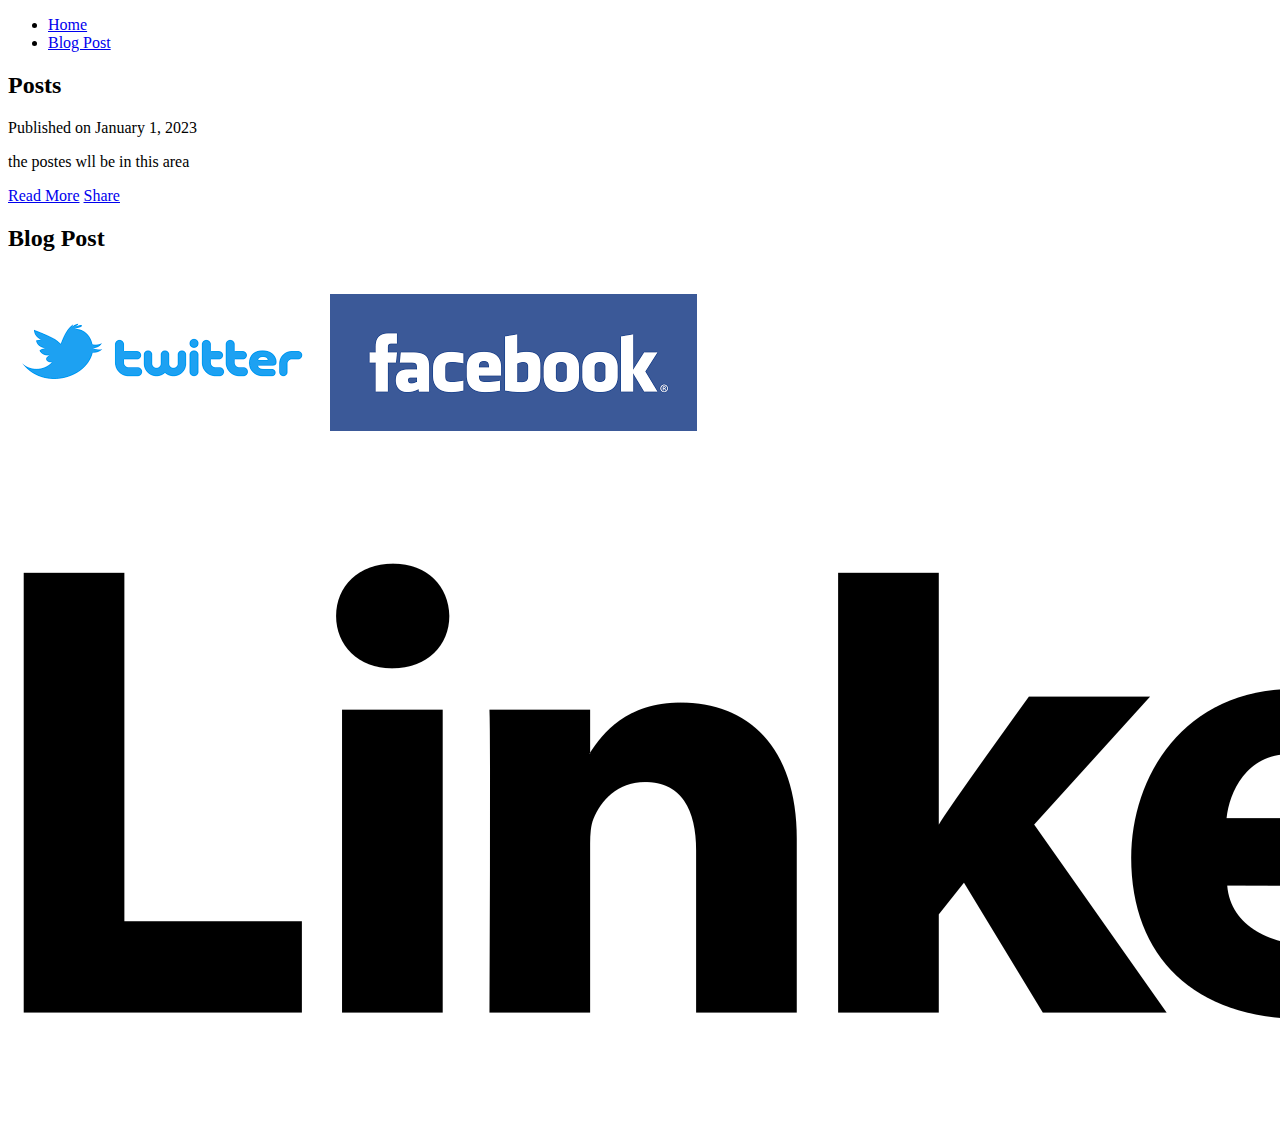
==== BlogPosts.html @ 05fbeecc "commite made" ====
<!DOCTYPE html>
<html>
<head>
  <title>Personal-Blog</title>
  <link rel="stylesheet" type="text/css" href="/syles/mystyle.css">
</head>
<body>
     
  <header>
    <nav>
      <ul>
        <li><a href="/pages/index.html">Home</a></li>
        <li><a href="/pages/BlogPosts.html">Blog Post</a></li>
      </ul>
    </nav>
  </header>
 
  <section class="post-card">
    <div class="card">
      <!--<img src="/images/blog.jpg" alt="Blog Post Image"> -->
      <div class="card-content">
        <h2 class="post-title">Posts</h2>
        <p class="post-meta">Published on January 1, 2023</p>
        <p class="post-description">the postes wll be in this area</p>
      </div>
    </div>
    <div class="buttons">
      <a href="https://www.husaak.com/muttrah-muscat" target="_blank" class="button">Read More</a>
      <a href="#" class="button">Share</a>
    </div>
  </section> 

  <section>
    <div>
        <h2>Blog Post</h2>
    </div>
  </section>
  
  <footer>
    <div class="social-sharing">
      <a href="#" class="social-icon"><img src="/images/twitter_logo.png" alt="Twitter"></a>
      <a href="#" class="social-icon"><img src="/images/facebook_logo.png" alt="Facebook"></a>
      <a href="#" class="social-icon"><img src="/images/LinkedIn_Logo.png" alt="LinkedIn"></a>
    </div>
  </footer>
</body>
</html>
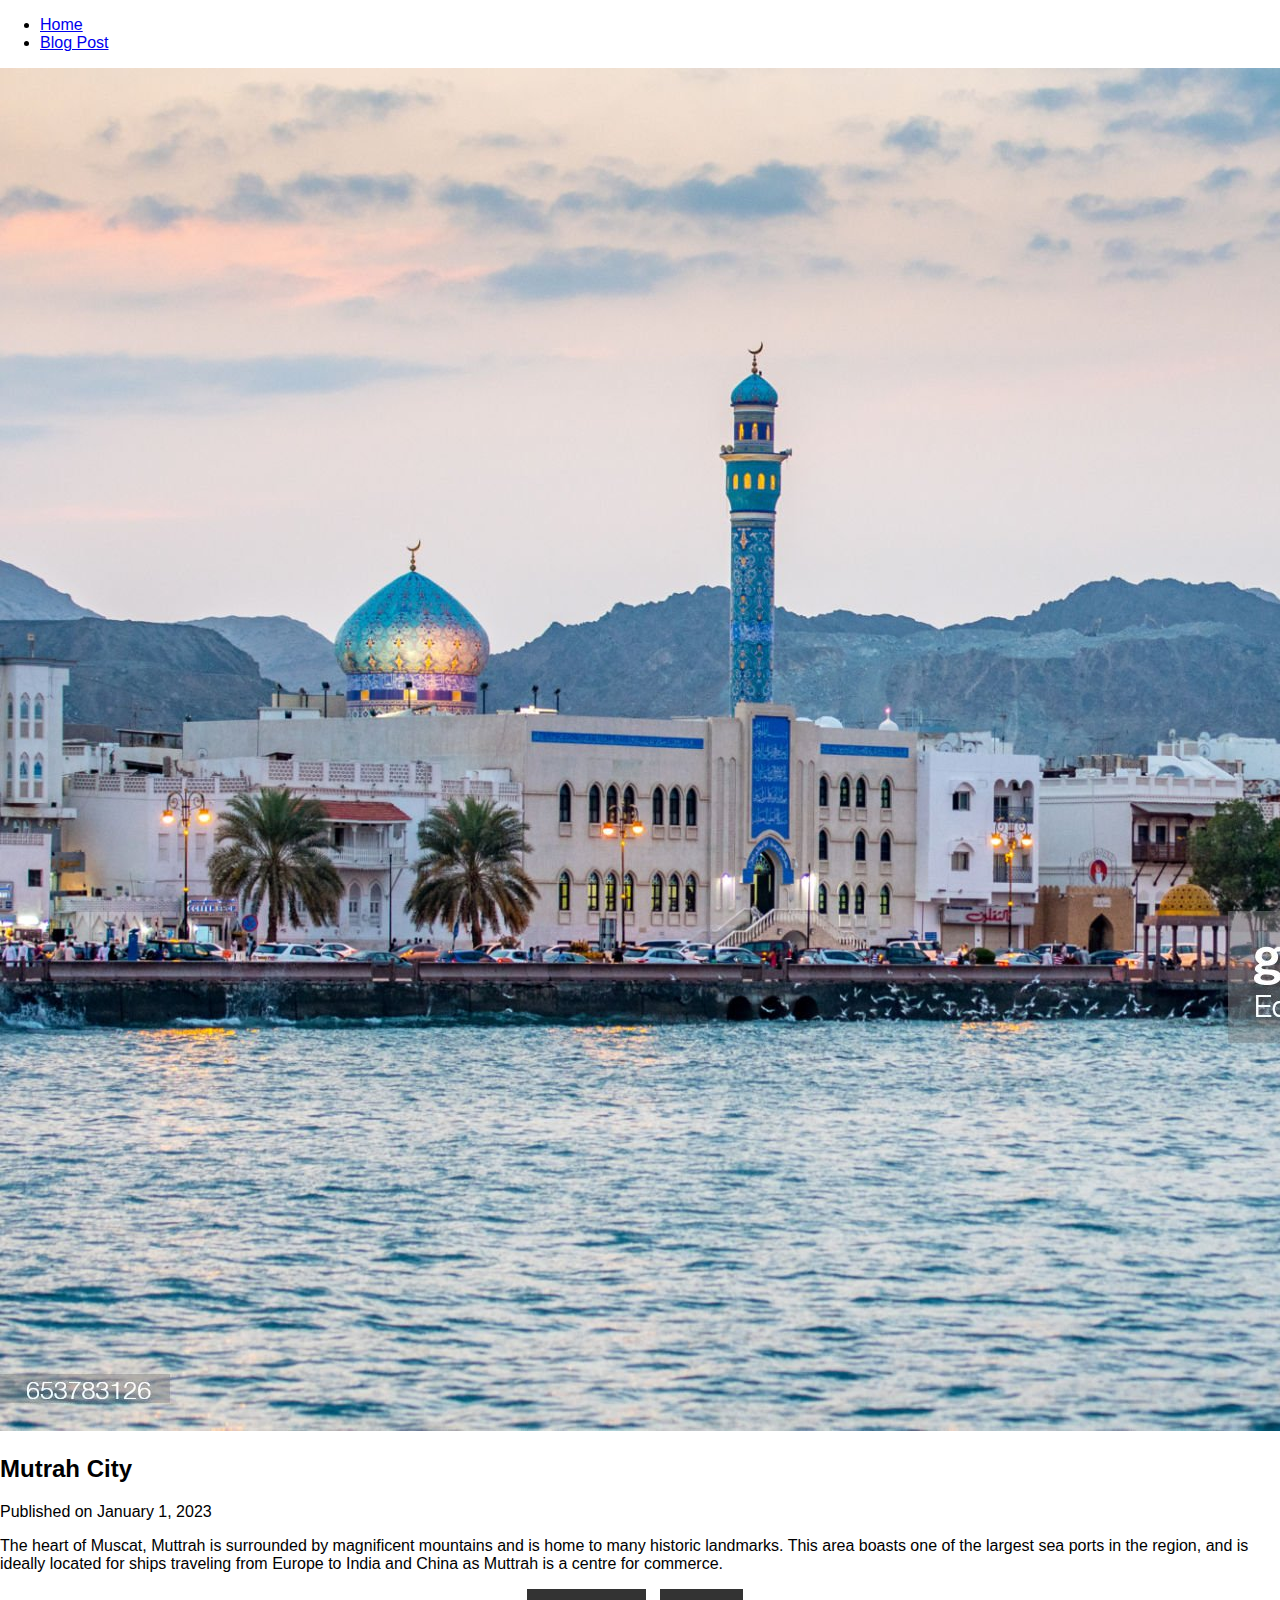
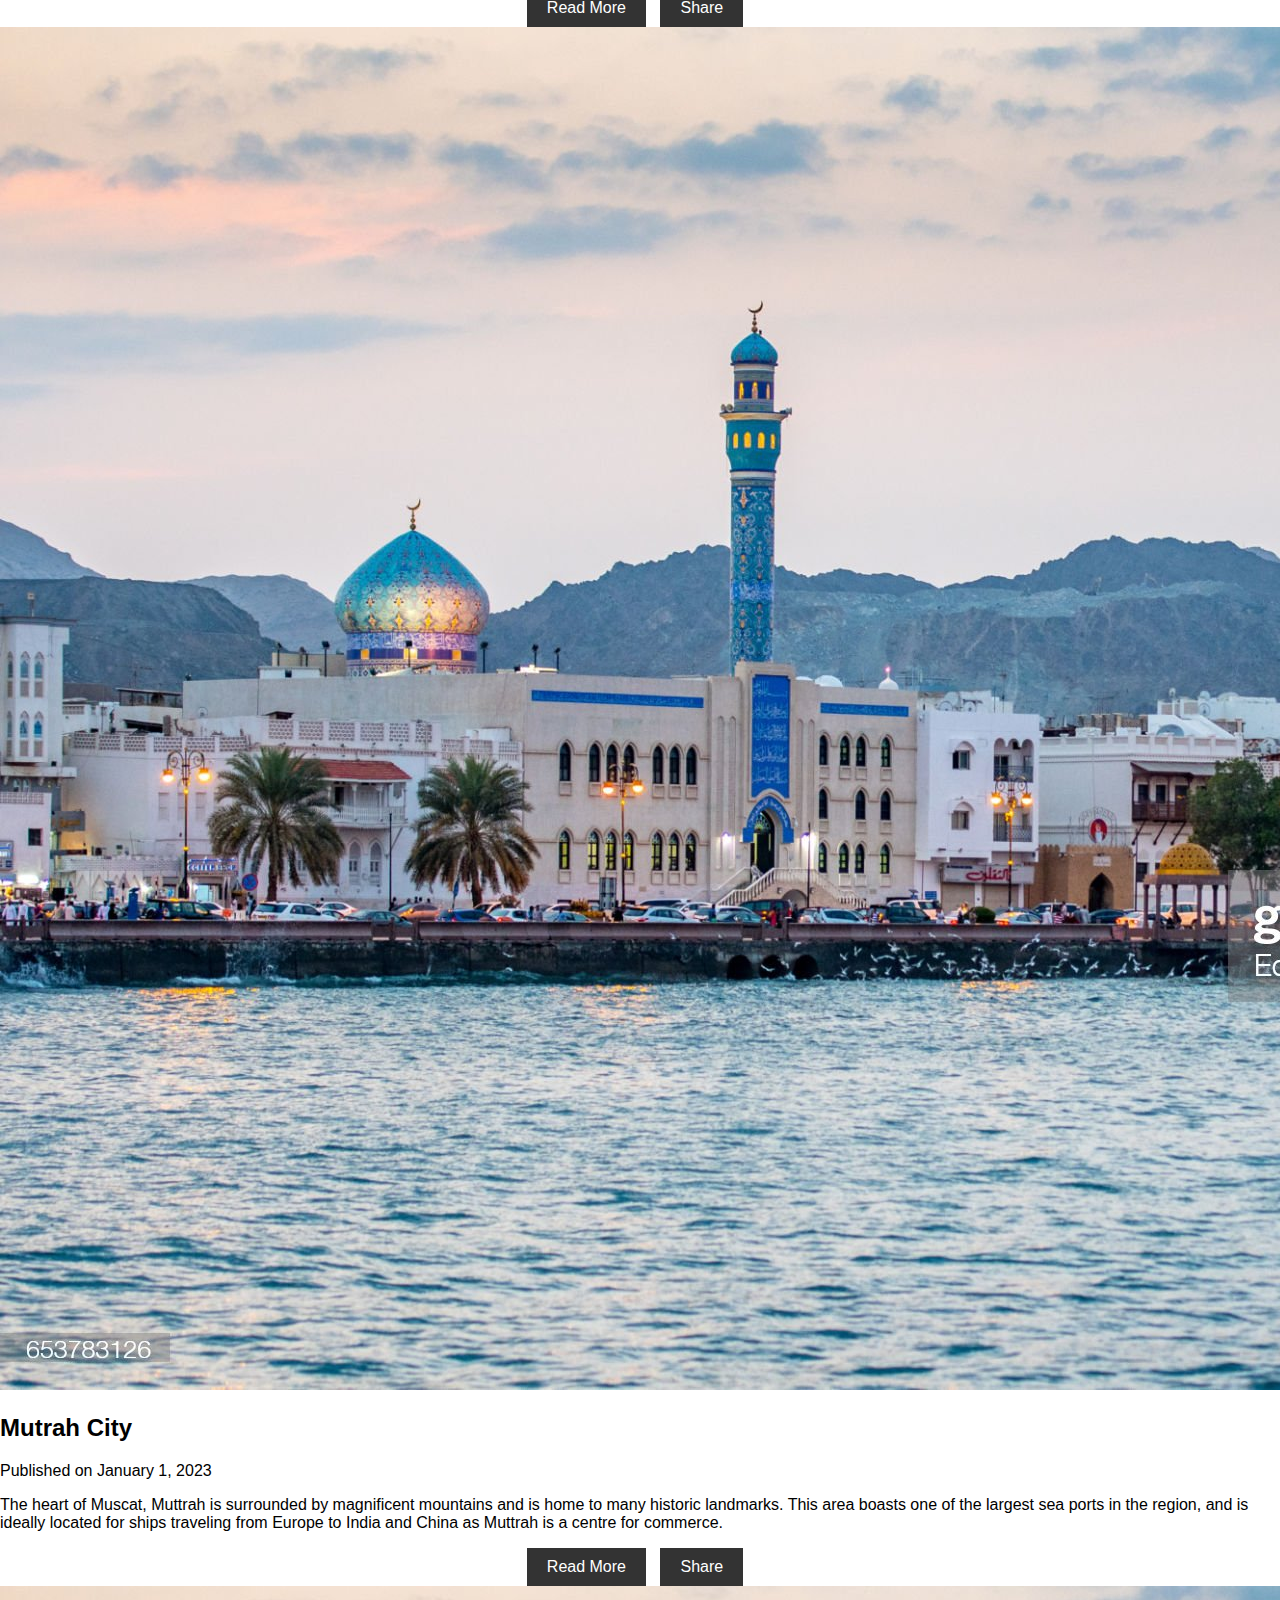
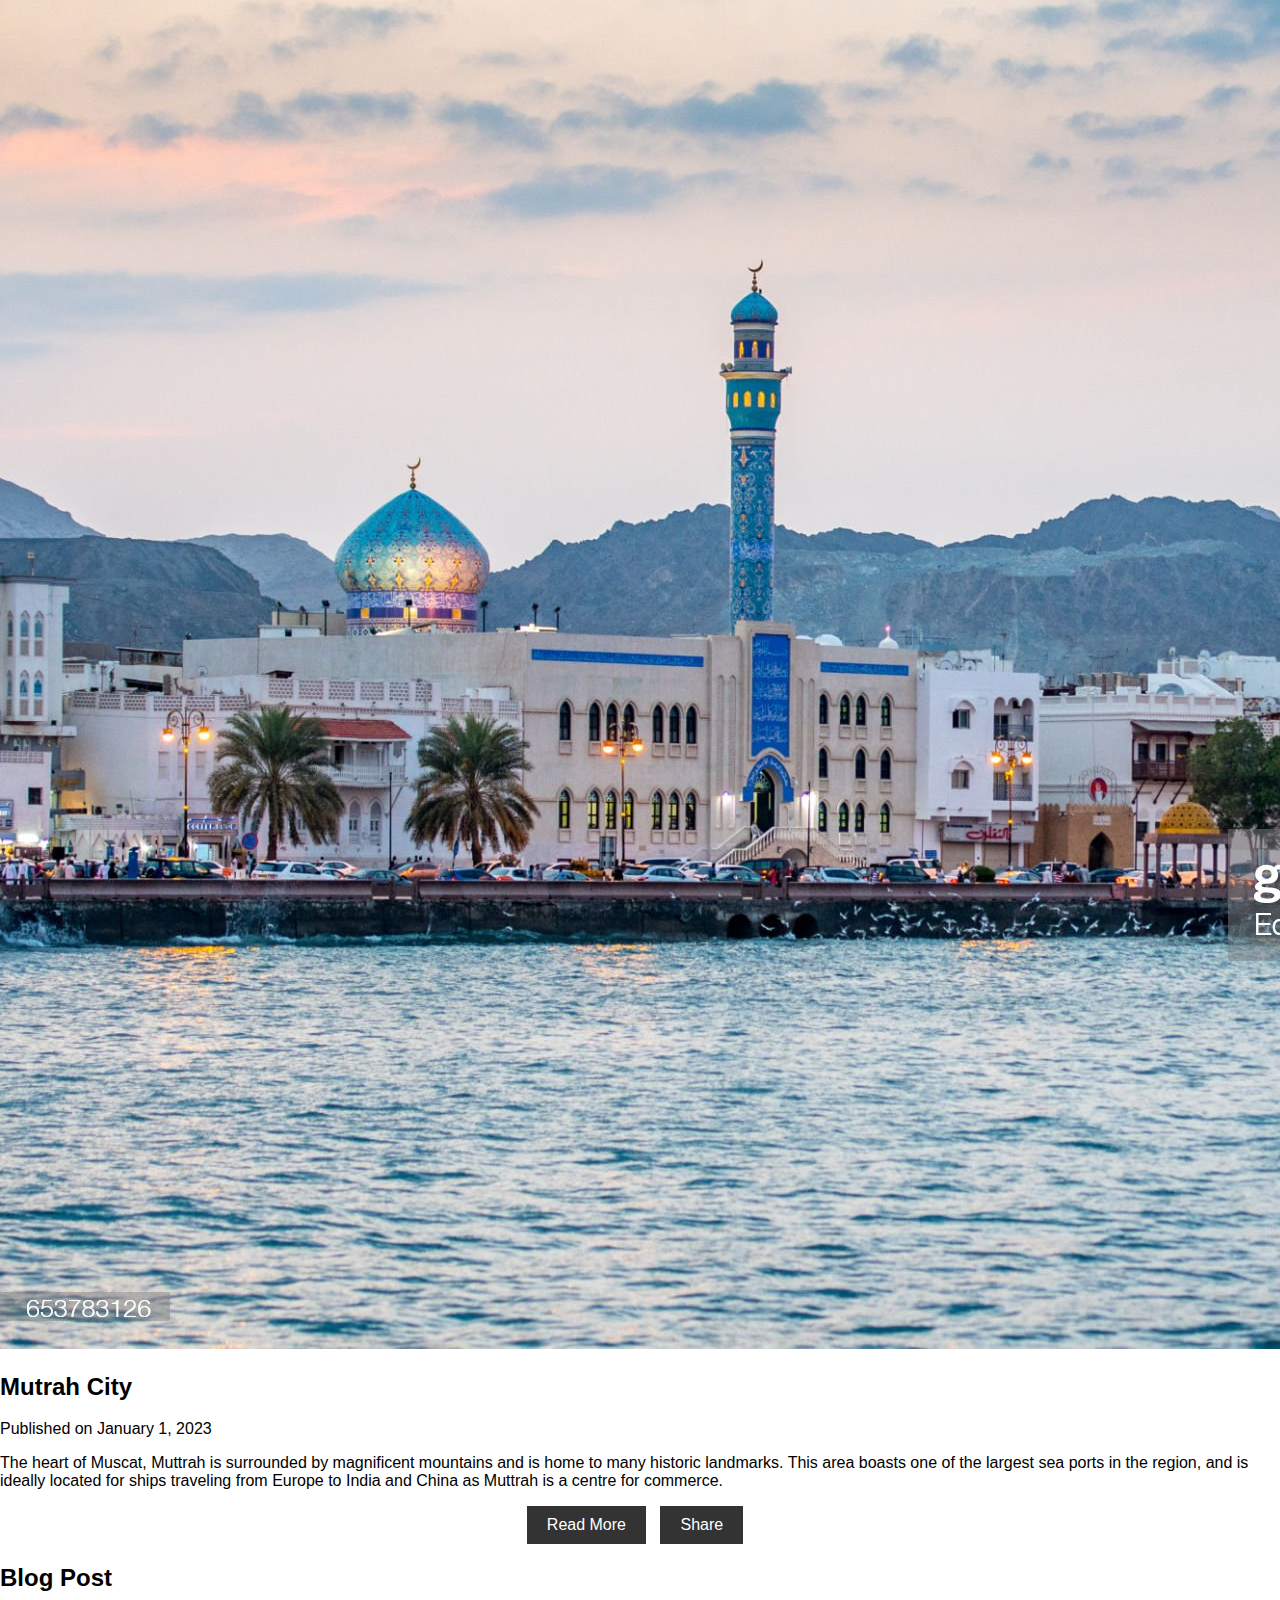
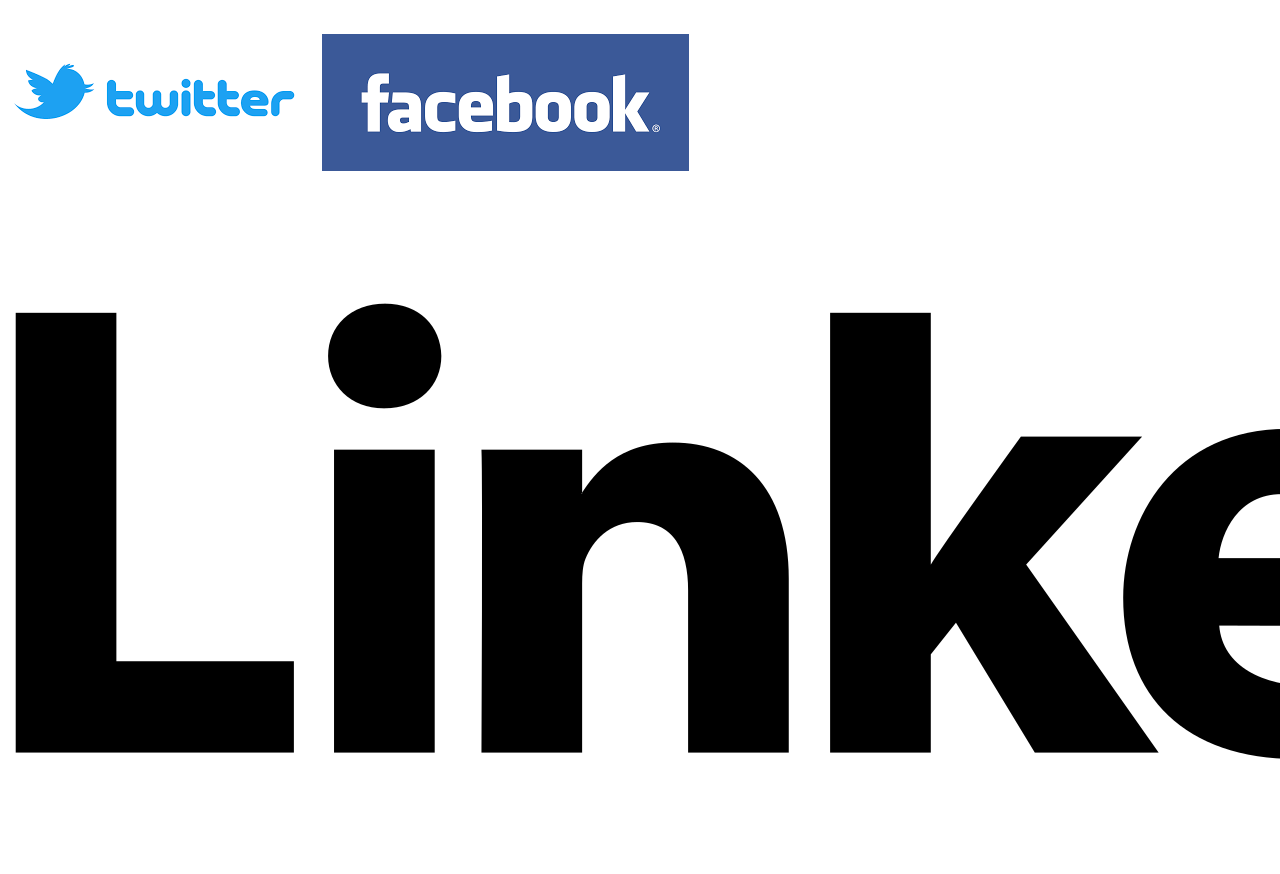
==== commit 414485dc: "flexbox added and sprate the postes from the main page" ====
--- a/BlogPosts.html
+++ b/BlogPosts.html
@@ -2,28 +2,69 @@
 <html>
 <head>
   <title>Personal-Blog</title>
-  <link rel="stylesheet" type="text/css" href="/syles/mystyle.css">
+  <link rel="stylesheet" type="text/css" href="mystyle.css">
 </head>
 <body>
      
   <header>
     <nav>
       <ul>
-        <li><a href="/pages/index.html">Home</a></li>
-        <li><a href="/pages/BlogPosts.html">Blog Post</a></li>
+        <li><a href="index.html">Home</a></li>
+        <li><a href="pages/BlogPosts.html">Blog Post</a></li>
       </ul>
     </nav>
   </header>
  
   <section class="post-card">
+
     <div class="card">
-      <!--<img src="/images/blog.jpg" alt="Blog Post Image"> -->
+      <img src="images/blog.jpg" alt="Blog Post Image">
       <div class="card-content">
-        <h2 class="post-title">Posts</h2>
+        <h2 class="post-title">Mutrah City</h2>
         <p class="post-meta">Published on January 1, 2023</p>
-        <p class="post-description">the postes wll be in this area</p>
+        <p class="post-description">The heart of Muscat, Muttrah is surrounded by magnificent mountains and is home to many historic landmarks. 
+          This area boasts one of the largest sea ports in the region,
+          and is ideally located for ships traveling from Europe to India and China as Muttrah is a centre for commerce.</p>
       </div>
     </div>
+
+
+    <div class="buttons">
+      <a href="https://www.husaak.com/muttrah-muscat" target="_blank" class="button">Read More</a>
+      <a href="#" class="button">Share</a>
+    </div>
+
+
+    <div class="card">
+      <img src="images/blog.jpg" alt="Blog Post Image">
+      <div class="card-content">
+        <h2 class="post-title">Mutrah City</h2>
+        <p class="post-meta">Published on January 1, 2023</p>
+        <p class="post-description">The heart of Muscat, Muttrah is surrounded by magnificent mountains and is home to many historic landmarks. 
+          This area boasts one of the largest sea ports in the region,
+          and is ideally located for ships traveling from Europe to India and China as Muttrah is a centre for commerce.</p>
+      </div>
+    </div>
+
+
+    <div class="buttons">
+      <a href="https://www.husaak.com/muttrah-muscat" target="_blank" class="button">Read More</a>
+      <a href="#" class="button">Share</a>
+    </div>
+
+
+    <div class="card">
+      <img src="images/blog.jpg" alt="Blog Post Image">
+      <div class="card-content">
+        <h2 class="post-title">Mutrah City</h2>
+        <p class="post-meta">Published on January 1, 2023</p>
+        <p class="post-description">The heart of Muscat, Muttrah is surrounded by magnificent mountains and is home to many historic landmarks. 
+          This area boasts one of the largest sea ports in the region,
+          and is ideally located for ships traveling from Europe to India and China as Muttrah is a centre for commerce.</p>
+      </div>
+    </div>
+
+
     <div class="buttons">
       <a href="https://www.husaak.com/muttrah-muscat" target="_blank" class="button">Read More</a>
       <a href="#" class="button">Share</a>
@@ -38,10 +79,10 @@
   
   <footer>
     <div class="social-sharing">
-      <a href="#" class="social-icon"><img src="/images/twitter_logo.png" alt="Twitter"></a>
-      <a href="#" class="social-icon"><img src="/images/facebook_logo.png" alt="Facebook"></a>
-      <a href="#" class="social-icon"><img src="/images/LinkedIn_Logo.png" alt="LinkedIn"></a>
+      <a href="#" class="social-icon"><img src="images/twitter_logo.png" alt="Twitter"></a>
+      <a href="#" class="social-icon"><img src="images/facebook_logo.png" alt="Facebook"></a>
+      <a href="#" class="social-icon"><img src="images/LinkedIn_Logo.png" alt="LinkedIn"></a>
     </div>
   </footer>
 </body>
-</html>+</html>
--- a/mystyle.css
+++ b/mystyle.css
@@ -0,0 +1,25 @@
+/* styles.css */
+@import "/syles/headerstyle.css";
+@import "/syles/postsstyle.css";
+@import "/syles/footerstyle.css";
+
+body {
+  font-family: Arial, sans-serif;
+  margin: 0;
+  padding: 0;
+}
+
+
+
+.buttons {
+  text-align: center;
+}
+
+.button {
+  display: inline-block;
+  padding: 10px 20px;
+  background-color: #333;
+  color: #fff;
+  text-decoration: none;
+  margin-right: 10px;
+}
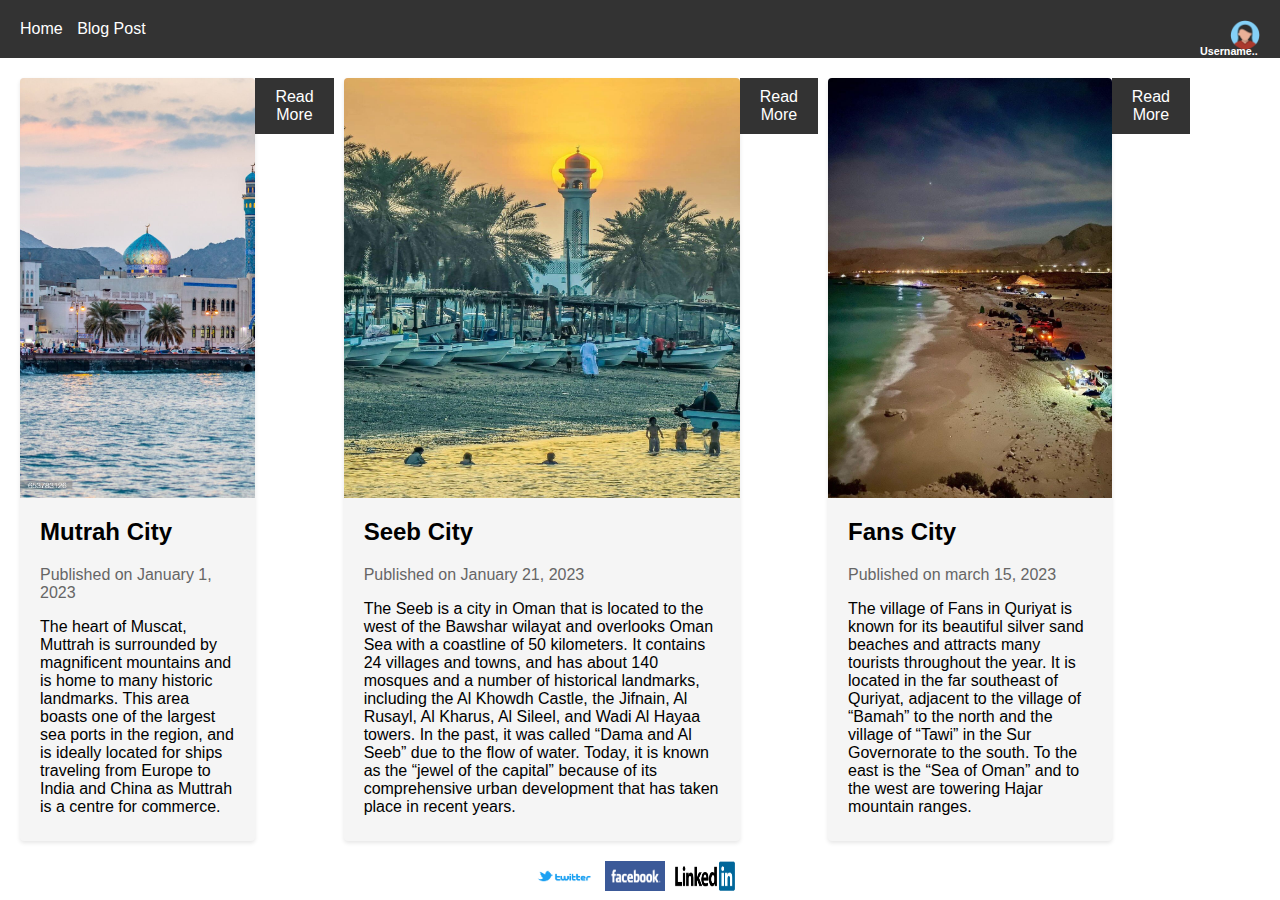
==== commit f074212f: "version" ====
--- a/BlogPosts.html
+++ b/BlogPosts.html
@@ -5,19 +5,21 @@
   <link rel="stylesheet" type="text/css" href="mystyle.css">
 </head>
 <body>
-     
+    
   <header>
     <nav>
+      <img src="images/avatar_icon.png" alt="Avatar" class="avatar">
+      <h6 class="avatar">Username..</h6>
       <ul>
         <li><a href="index.html">Home</a></li>
-        <li><a href="pages/BlogPosts.html">Blog Post</a></li>
+        <li><a href="BlogPosts.html">Blog Post</a></li>
       </ul>
     </nav>
   </header>
  
   <section class="post-card">
 
-    <div class="card">
+    <div id="post1" class="card">
       <img src="images/blog.jpg" alt="Blog Post Image">
       <div class="card-content">
         <h2 class="post-title">Mutrah City</h2>
@@ -27,61 +29,62 @@
           and is ideally located for ships traveling from Europe to India and China as Muttrah is a centre for commerce.</p>
       </div>
     </div>
-
+    
 
     <div class="buttons">
       <a href="https://www.husaak.com/muttrah-muscat" target="_blank" class="button">Read More</a>
-      <a href="#" class="button">Share</a>
+
     </div>
 
 
     <div class="card">
-      <img src="images/blog.jpg" alt="Blog Post Image">
+      <img src="images/seeb1.jpg" alt="Blog Post Image">
       <div class="card-content">
-        <h2 class="post-title">Mutrah City</h2>
-        <p class="post-meta">Published on January 1, 2023</p>
-        <p class="post-description">The heart of Muscat, Muttrah is surrounded by magnificent mountains and is home to many historic landmarks. 
-          This area boasts one of the largest sea ports in the region,
-          and is ideally located for ships traveling from Europe to India and China as Muttrah is a centre for commerce.</p>
+        <h2 class="post-title">Seeb City</h2>
+        <p class="post-meta">Published on January 21, 2023</p>
+        <p class="post-description">The Seeb is a city in Oman that is located to the west of the Bawshar wilayat and overlooks Oman Sea with 
+          a coastline of 50 kilometers. It contains 24 villages and towns, and has about 140 mosques and a number of historical landmarks, including the Al Khowdh Castle, the Jifnain, Al Rusayl, Al Kharus, Al Sileel, and Wadi Al Hayaa towers. In the past, it was called “Dama and Al Seeb” due to the flow of water. 
+          Today, it is known as the “jewel of the capital” because of its comprehensive urban development that has taken place in recent years.</p>
       </div>
     </div>
 
 
     <div class="buttons">
       <a href="https://www.husaak.com/muttrah-muscat" target="_blank" class="button">Read More</a>
-      <a href="#" class="button">Share</a>
+
     </div>
 
 
     <div class="card">
-      <img src="images/blog.jpg" alt="Blog Post Image">
+      <img src="images/fans1.jpg" alt="Blog Post Image">
       <div class="card-content">
-        <h2 class="post-title">Mutrah City</h2>
-        <p class="post-meta">Published on January 1, 2023</p>
-        <p class="post-description">The heart of Muscat, Muttrah is surrounded by magnificent mountains and is home to many historic landmarks. 
-          This area boasts one of the largest sea ports in the region,
-          and is ideally located for ships traveling from Europe to India and China as Muttrah is a centre for commerce.</p>
+        <h2 class="post-title">Fans City</h2>
+        <p class="post-meta">Published on march 15, 2023</p>
+        <p class="post-description">The village of Fans in Quriyat is known for its beautiful silver sand beaches and attracts many tourists 
+          throughout the year. It is located in the far southeast of Quriyat, adjacent to the village of “Bamah” to the north and the village 
+          of “Tawi” in the Sur Governorate to the south. 
+          To the east is the “Sea of Oman” and to the west are towering Hajar mountain ranges.</p>
       </div>
     </div>
 
 
     <div class="buttons">
       <a href="https://www.husaak.com/muttrah-muscat" target="_blank" class="button">Read More</a>
-      <a href="#" class="button">Share</a>
+
     </div>
   </section> 
 
-  <section>
+  <!-- <section>
     <div>
         <h2>Blog Post</h2>
     </div>
-  </section>
+  </section> -->
   
   <footer>
     <div class="social-sharing">
-      <a href="#" class="social-icon"><img src="images/twitter_logo.png" alt="Twitter"></a>
-      <a href="#" class="social-icon"><img src="images/facebook_logo.png" alt="Facebook"></a>
-      <a href="#" class="social-icon"><img src="images/LinkedIn_Logo.png" alt="LinkedIn"></a>
+      <a href="https://twitter.com/" class="social-icon"><img src="images/twitter_logo.png" alt="Twitter"></a>
+      <a href="https://www.facebook.com/" class="social-icon"><img src="images/facebook_logo.png" alt="Facebook"></a>
+      <a href="https://www.linkedin.com/" class="social-icon"><img src="images/LinkedIn_Logo.png" alt="LinkedIn"></a>
     </div>
   </footer>
 </body>
--- a/mystyle.css
+++ b/mystyle.css
@@ -1,12 +1,13 @@
 /* styles.css */
-@import "/syles/headerstyle.css";
-@import "/syles/postsstyle.css";
-@import "/syles/footerstyle.css";
+@import "headerstyle.css";
+@import "postsstyle.css";
+@import "footerstyle.css";
 
 body {
   font-family: Arial, sans-serif;
   margin: 0;
   padding: 0;
+  
 }
 
 
@@ -17,9 +18,46 @@
 
 .button {
   display: inline-block;
+  display: flex;
+  flex-direction: column;
   padding: 10px 20px;
   background-color: #333;
   color: #fff;
   text-decoration: none;
   margin-right: 10px;
 }
+/* .Animation-img{
+  padding: 2%;
+  margin: 2%;
+
+  width: 500px;
+
+  width: 150px;
+  height: 200px;
+  
+  position: relative;
+  animation: myfirst 5s ;
+  animation-direction: alternate;
+} */
+/* @keyframes myfirst {
+  0%   {left: 0px; top: 0px;}
+  25%  {left: 600px; top: 0px;}
+  50%  {left: 100px; top: 200px;}
+  75%  {left: 0px; top: 200px;}
+  100% {left: 0px; top: 0px;}
+} */
+.Animation-panel h1{
+  color: darkslategray;
+  text-align: center;
+  margin-top: 30px;
+  margin-bottom: 1%;
+font-size: 10em;
+}
+
+.leftimg img{
+  margin-top: 270px;
+  float: left;
+  width: 270px;
+  height: 1880px;
+  display: flex;
+}
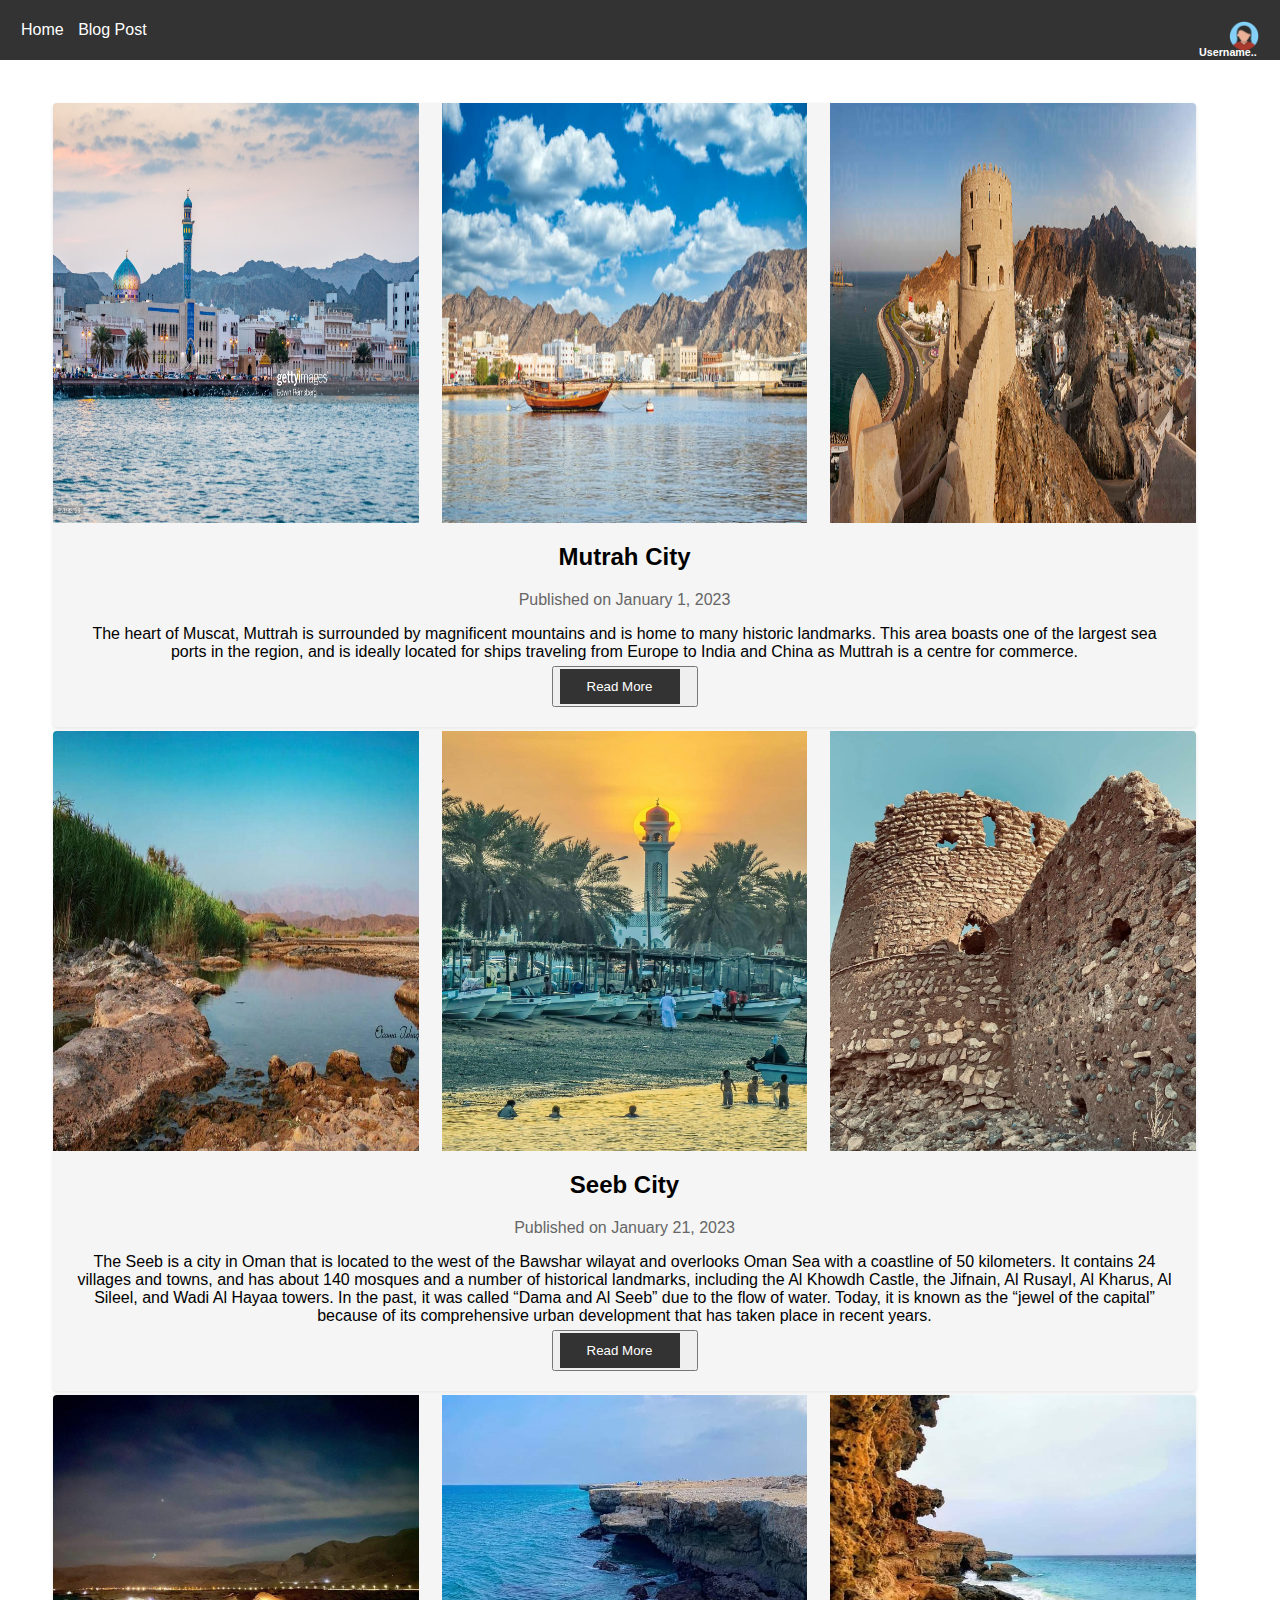
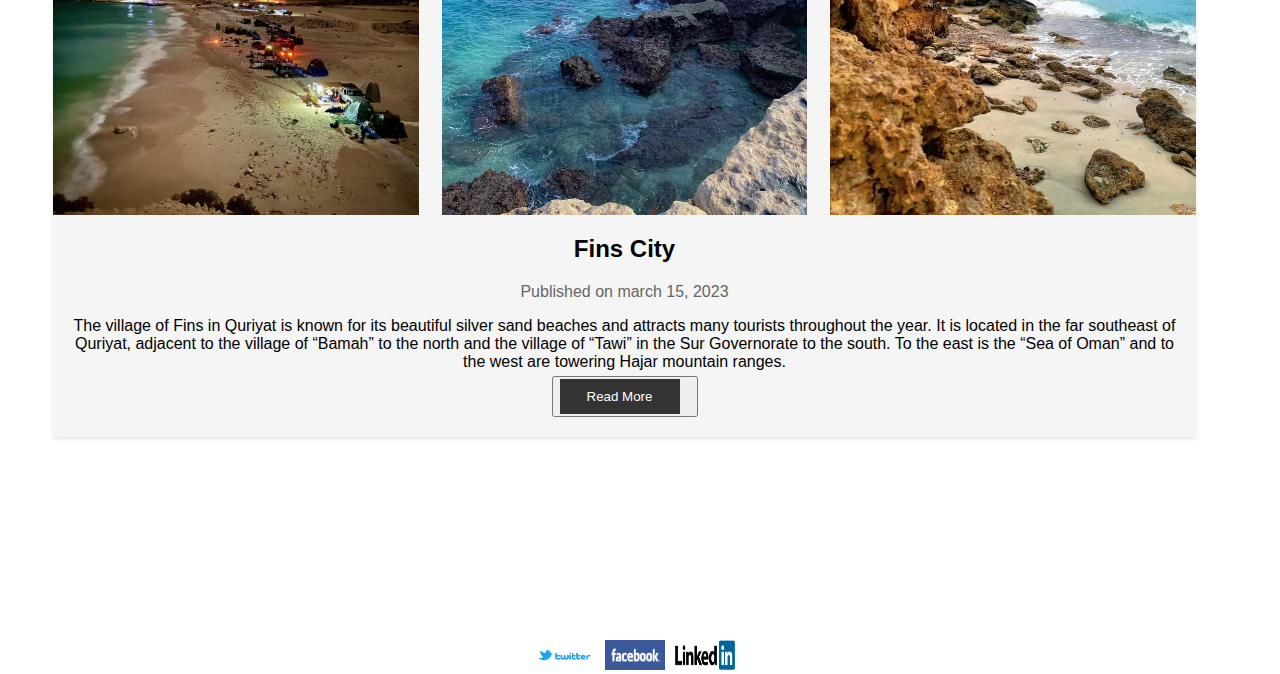
==== commit 73bab6d8: "edit" ====
--- a/BlogPosts.html
+++ b/BlogPosts.html
@@ -16,69 +16,72 @@
       </ul>
     </nav>
   </header>
- 
+ <table>
   <section class="post-card">
-
+    <tr>
+      <td colspan="3">
     <div id="post1" class="card">
       <img src="images/blog.jpg" alt="Blog Post Image">
+      <img src="images/matrah2.jpg" alt="Blog Post Image">
+      <img src="images/matrah3.jpg" alt="Blog Post Image">
       <div class="card-content">
         <h2 class="post-title">Mutrah City</h2>
         <p class="post-meta">Published on January 1, 2023</p>
         <p class="post-description">The heart of Muscat, Muttrah is surrounded by magnificent mountains and is home to many historic landmarks. 
           This area boasts one of the largest sea ports in the region,
           and is ideally located for ships traveling from Europe to India and China as Muttrah is a centre for commerce.</p>
+          <button>
+            <a href="https://www.husaak.com/muttrah-muscat" target="_blank" class="button">Read More</a>
+          </button>
       </div>
     </div>
-    
+  </td>
+  </tr>
 
-    <div class="buttons">
-      <a href="https://www.husaak.com/muttrah-muscat" target="_blank" class="button">Read More</a>
-
-    </div>
-
-
+  <tr>
+    <td colspan="3" id="post2">
     <div class="card">
+      <img src="images/seeb2.jpg" alt="Blog Post Image">
       <img src="images/seeb1.jpg" alt="Blog Post Image">
+      <img src="images/seeb3.jpg" alt="Blog Post Image">
       <div class="card-content">
         <h2 class="post-title">Seeb City</h2>
         <p class="post-meta">Published on January 21, 2023</p>
         <p class="post-description">The Seeb is a city in Oman that is located to the west of the Bawshar wilayat and overlooks Oman Sea with 
           a coastline of 50 kilometers. It contains 24 villages and towns, and has about 140 mosques and a number of historical landmarks, including the Al Khowdh Castle, the Jifnain, Al Rusayl, Al Kharus, Al Sileel, and Wadi Al Hayaa towers. In the past, it was called “Dama and Al Seeb” due to the flow of water. 
           Today, it is known as the “jewel of the capital” because of its comprehensive urban development that has taken place in recent years.</p>
-      </div>
+          <button>
+            <a href="https://www.ask-aladdin.com/all-destinations/oman/travel-guide/seeb-city" target="_blank" class="button">Read More</a>
+          </button>
+        </div>
     </div>
-
-
-    <div class="buttons">
-      <a href="https://www.husaak.com/muttrah-muscat" target="_blank" class="button">Read More</a>
-
-    </div>
-
-
-    <div class="card">
+  </td>
+  
+</tr>
+  <tr>
+    <td colspan="3">
+    <div class="card" id="post3">
       <img src="images/fans1.jpg" alt="Blog Post Image">
+      <img src="images/fans2.jpg" alt="Blog Post Image">
+      <img src="images/fans3.jpg" alt="Blog Post Image">
       <div class="card-content">
-        <h2 class="post-title">Fans City</h2>
+        <h2 class="post-title">Fins  City</h2>
         <p class="post-meta">Published on march 15, 2023</p>
-        <p class="post-description">The village of Fans in Quriyat is known for its beautiful silver sand beaches and attracts many tourists 
+        <p class="post-description">The village of Fins  in Quriyat is known for its beautiful silver sand beaches and attracts many tourists 
           throughout the year. It is located in the far southeast of Quriyat, adjacent to the village of “Bamah” to the north and the village 
           of “Tawi” in the Sur Governorate to the south. 
           To the east is the “Sea of Oman” and to the west are towering Hajar mountain ranges.</p>
-      </div>
+          <button>
+            <a href="https://www.thearabianstories.com/2022/10/21/exploring-fins-omans-magical-pebble-beach/" target="_blank" class="button">Read More</a>
+          </button>
+        </div>
     </div>
+    </td>
 
-
-    <div class="buttons">
-      <a href="https://www.husaak.com/muttrah-muscat" target="_blank" class="button">Read More</a>
-
+    </tr>
     </div>
   </section> 
-
-  <!-- <section>
-    <div>
-        <h2>Blog Post</h2>
-    </div>
-  </section> -->
+</table>
   
   <footer>
     <div class="social-sharing">
--- a/mystyle.css
+++ b/mystyle.css
@@ -25,39 +25,20 @@
   color: #fff;
   text-decoration: none;
   margin-right: 10px;
+  width: 80px;
 }
-/* .Animation-img{
-  padding: 2%;
-  margin: 2%;
 
-  width: 500px;
-
-  width: 150px;
-  height: 200px;
-  
-  position: relative;
-  animation: myfirst 5s ;
-  animation-direction: alternate;
-} */
-/* @keyframes myfirst {
-  0%   {left: 0px; top: 0px;}
-  25%  {left: 600px; top: 0px;}
-  50%  {left: 100px; top: 200px;}
-  75%  {left: 0px; top: 200px;}
-  100% {left: 0px; top: 0px;}
-} */
-.Animation-panel h1{
+.home-title{
   color: darkslategray;
   text-align: center;
   margin-top: 30px;
-  margin-bottom: 1%;
+  margin-bottom: 2%;
 font-size: 10em;
+background-color: rgb(243, 240, 235);
+
 }
-
-.leftimg img{
-  margin-top: 270px;
-  float: left;
-  width: 270px;
-  height: 1880px;
-  display: flex;
-}
+table{
+  text-align: center;
+margin-left: 50px;
+margin-bottom: 200px;
+}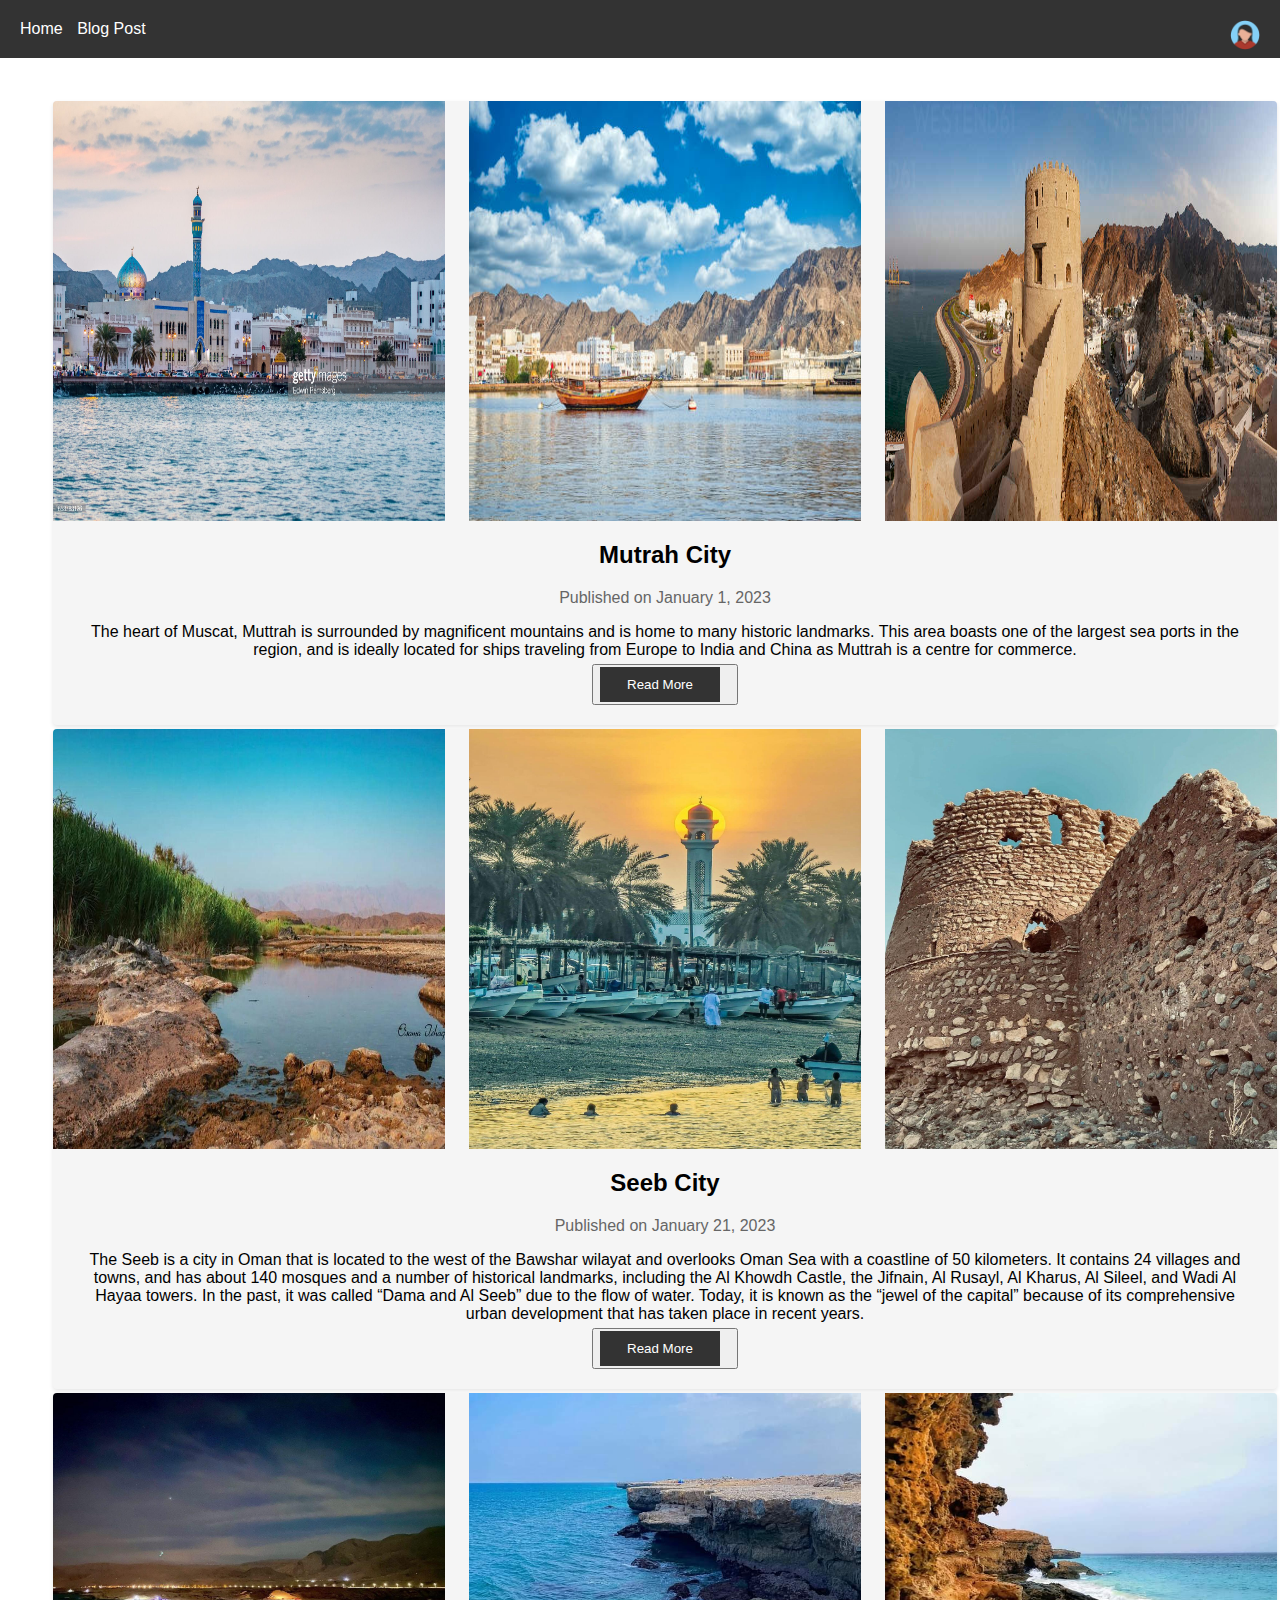
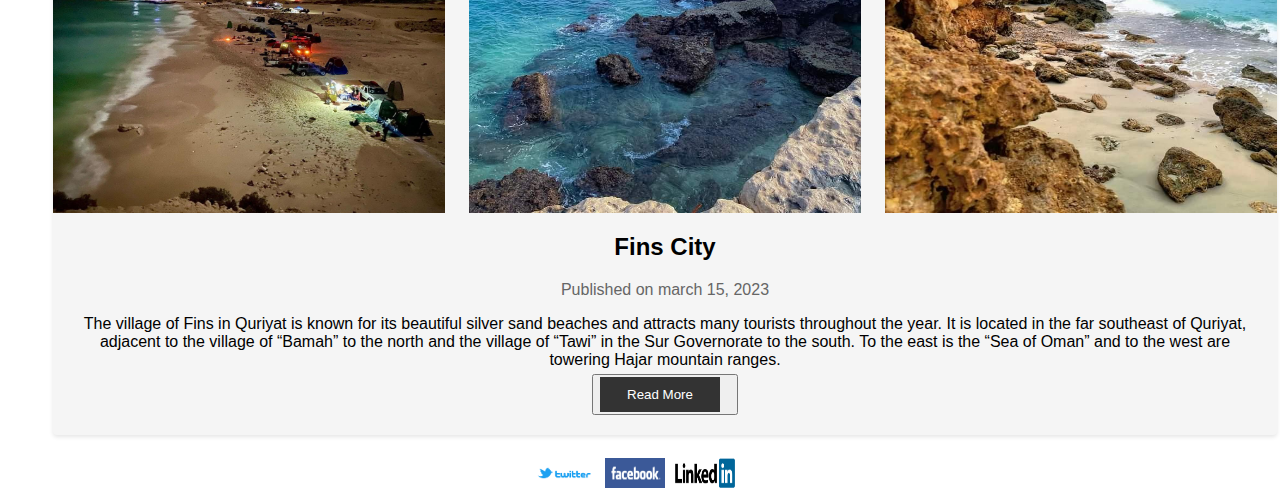
==== commit 1f0baf34: "responsive edited" ====
--- a/BlogPosts.html
+++ b/BlogPosts.html
@@ -9,7 +9,7 @@
   <header>
     <nav>
       <img src="images/avatar_icon.png" alt="Avatar" class="avatar">
-      <h6 class="avatar">Username..</h6>
+
       <ul>
         <li><a href="index.html">Home</a></li>
         <li><a href="BlogPosts.html">Blog Post</a></li>
@@ -39,8 +39,8 @@
   </tr>
 
   <tr>
-    <td colspan="3" id="post2">
-    <div class="card">
+    <td colspan="3" >
+    <div class="card" id="post2">
       <img src="images/seeb2.jpg" alt="Blog Post Image">
       <img src="images/seeb1.jpg" alt="Blog Post Image">
       <img src="images/seeb3.jpg" alt="Blog Post Image">
--- a/mystyle.css
+++ b/mystyle.css
@@ -7,10 +7,9 @@
   font-family: Arial, sans-serif;
   margin: 0;
   padding: 0;
+viewport-fit: auto;
   
 }
-
-
 
 .buttons {
   text-align: center;
@@ -29,16 +28,48 @@
 }
 
 .home-title{
+
   color: darkslategray;
   text-align: center;
   margin-top: 30px;
   margin-bottom: 2%;
 font-size: 10em;
 background-color: rgb(243, 240, 235);
+}
+
+@media only screen and (max-width: 600px) {
+  .home-title {
+    color: darkslategray;
+    text-align: center;
+    margin-top: 15px;
+    margin-bottom: 2%;
+  font-size: 2em;
+  background-color: rgb(243, 240, 235);
+    
+  }
+  .flexbox-panel img{
+    width: 75px;
+    height: 85px;
+  }
 
 }
 table{
+  display: flex;
+  justify-content: space-around;
   text-align: center;
 margin-left: 50px;
-margin-bottom: 200px;
+margin-bottom: 20px;
+
+}
+
+
+
+
+
+
+
+.bio-box{
+  margin-left: 20px;
+  width: 320px;
+background-color: #333
 }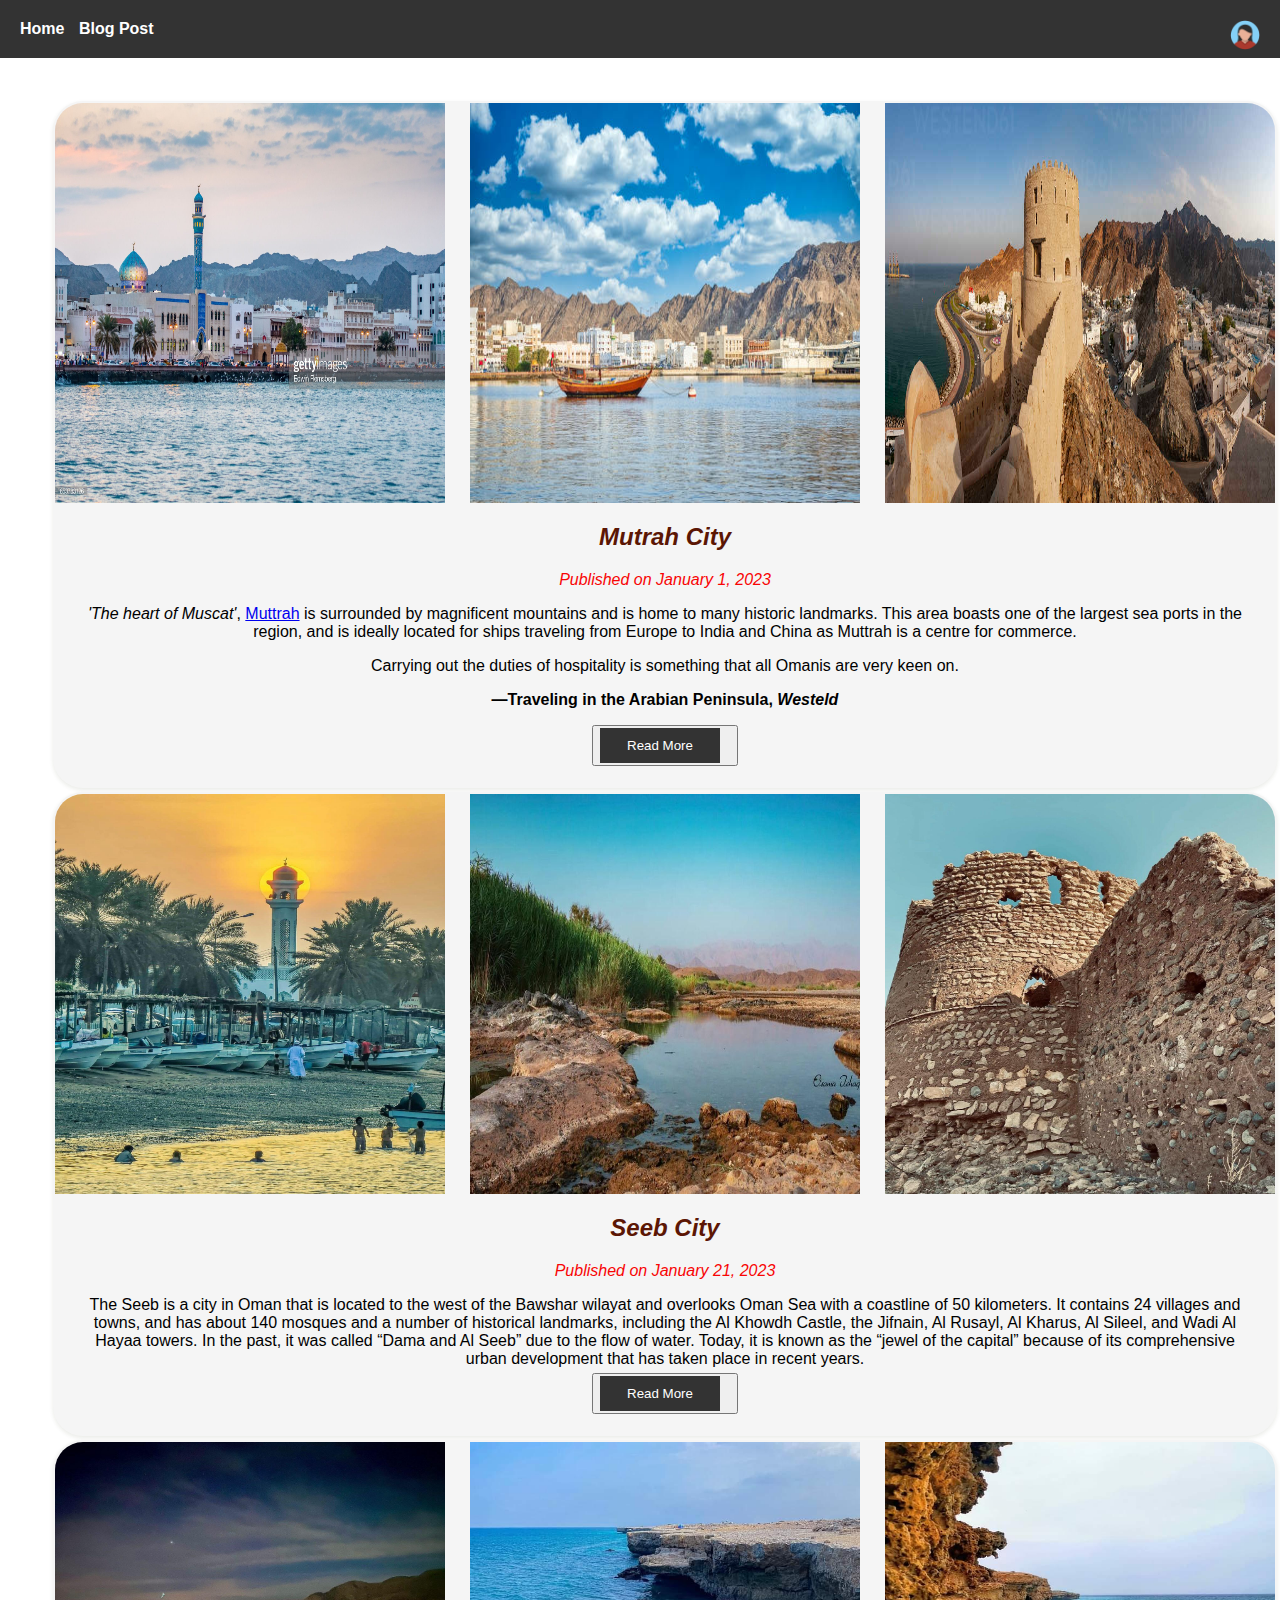
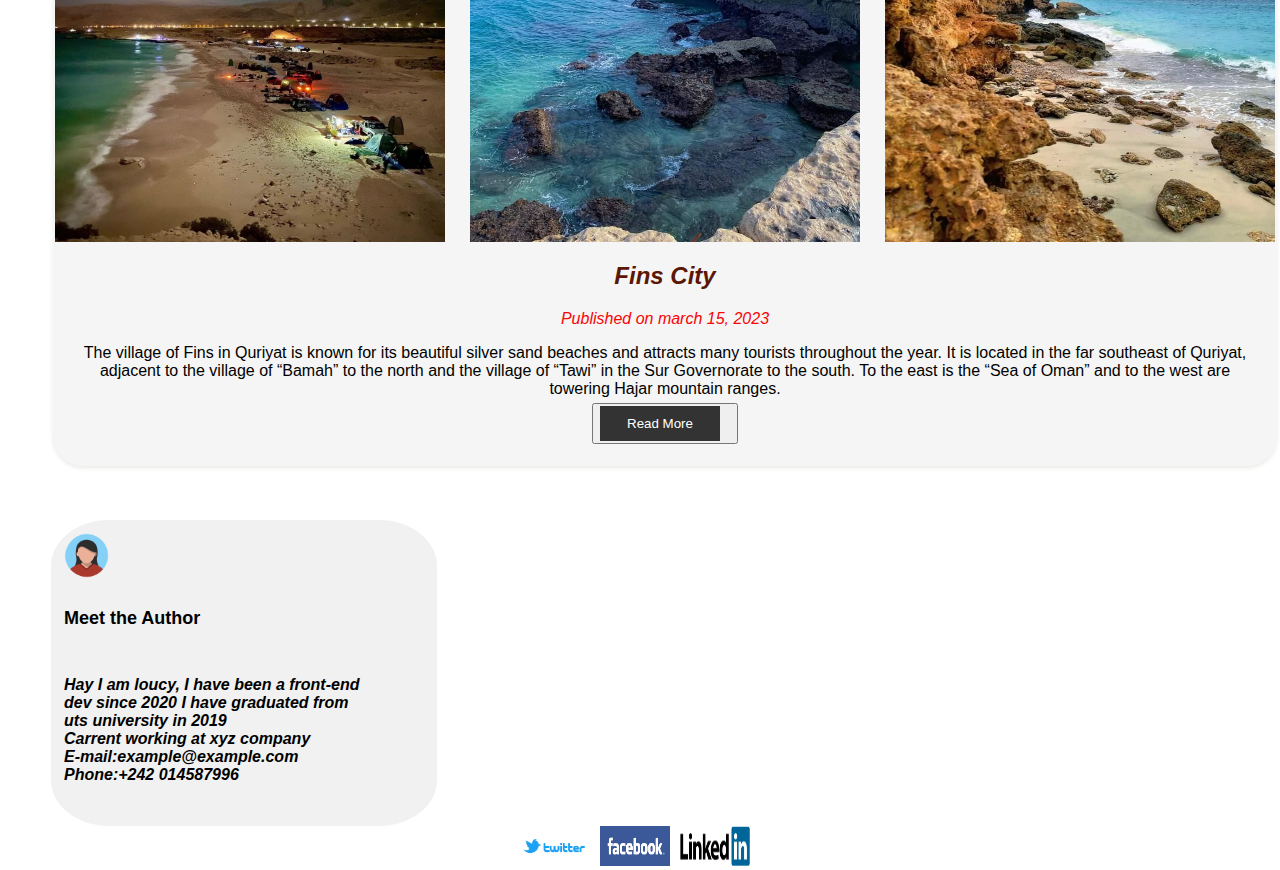
==== commit f64a394e: "check" ====
--- a/BlogPosts.html
+++ b/BlogPosts.html
@@ -2,20 +2,20 @@
 <html>
 <head>
   <title>Personal-Blog</title>
-  <link rel="stylesheet" type="text/css" href="mystyle.css">
+  <link rel="stylesheet" type="text/css" href="css/mystyle.css">
 </head>
 <body>
     
-  <header>
-    <nav>
-      <img src="images/avatar_icon.png" alt="Avatar" class="avatar">
 
+    <nav class="header-nav">
+      <img src="static/avatar_icon.png" alt="Avatar" class="avatar">
+    
       <ul>
         <li><a href="index.html">Home</a></li>
         <li><a href="BlogPosts.html">Blog Post</a></li>
       </ul>
     </nav>
-  </header>
+
  <table>
   <section class="post-card">
     <tr>
@@ -27,9 +27,15 @@
       <div class="card-content">
         <h2 class="post-title">Mutrah City</h2>
         <p class="post-meta">Published on January 1, 2023</p>
-        <p class="post-description">The heart of Muscat, Muttrah is surrounded by magnificent mountains and is home to many historic landmarks. 
+        <p class="post-description"> <i>'The heart of Muscat'</i>, <a href="https://www.husaak.com/muttrah-muscat"> Muttrah</a> is surrounded by magnificent mountains and is home to many historic landmarks. 
           This area boasts one of the largest sea ports in the region,
           and is ideally located for ships traveling from Europe to India and China as Muttrah is a centre for commerce.</p>
+          <blockquote cite="https://www.noor-book.com/en/">
+            <p>Carrying out the duties of hospitality is something that all Omanis are very keen on.</p>
+            <footer class="quote-bold">—Traveling in the Arabian Peninsula, <cite>Westeld</cite></footer>
+          </blockquote>
+
+
           <button>
             <a href="https://www.husaak.com/muttrah-muscat" target="_blank" class="button">Read More</a>
           </button>
@@ -41,8 +47,8 @@
   <tr>
     <td colspan="3" >
     <div class="card" id="post2">
+      <img src="images/seeb1.jpg" alt="Blog Post Image">
       <img src="images/seeb2.jpg" alt="Blog Post Image">
-      <img src="images/seeb1.jpg" alt="Blog Post Image">
       <img src="images/seeb3.jpg" alt="Blog Post Image">
       <div class="card-content">
         <h2 class="post-title">Seeb City</h2>
@@ -84,10 +90,28 @@
 </table>
   
   <footer>
+
+
+    </div>
+    <section class="bio">
+      <img src="static/avatar_icon.png" alt="avatar" class="bio-img">
+      <div class="name-bio">
+        <p class="title-bio">Meet the Author</p>
+      </div>
+      <div class="cont-bio">
+        <p class="bio-para">Hay I am loucy,
+          I have been a front-end<br> dev since 2020 I have graduated from<br> uts university in 2019 <br>
+        Carrent working at xyz company<br>
+        E-mail:<EMAIL>example@example.com</EMAIL><br>
+        Phone:+242 014587996
+        </p>
+
+      </div>
+    </section>
     <div class="social-sharing">
-      <a href="https://twitter.com/" class="social-icon"><img src="images/twitter_logo.png" alt="Twitter"></a>
-      <a href="https://www.facebook.com/" class="social-icon"><img src="images/facebook_logo.png" alt="Facebook"></a>
-      <a href="https://www.linkedin.com/" class="social-icon"><img src="images/LinkedIn_Logo.png" alt="LinkedIn"></a>
+      <a href="https://twitter.com/" class="social-icon"><img src="static/twitter_logo.png" alt="Twitter"></a>
+      <a href="https://www.facebook.com/" class="social-icon"><img src="static/facebook_logo.png" alt="Facebook"></a>
+      <a href="https://www.linkedin.com/" class="social-icon"><img src="static/LinkedIn_Logo.png" alt="LinkedIn"></a>
     </div>
   </footer>
 </body>
--- a/css/mystyle.css
+++ b/css/mystyle.css
@@ -0,0 +1,248 @@
+/* styles.css */
+@import url("headerstyle.css");
+@import url("postsstyle.css");
+@import url("footerstyle.css");
+
+
+.flexbox-containar{
+  display: grid;
+  grid-template-columns: 1fr;
+  grid-template-rows:50px 1fr 50px;
+  grid-template-areas: 
+  "header"
+  "section"
+  "footer";
+}
+
+
+
+
+body {
+  font-family: Arial, sans-serif;
+  margin: 0;
+  padding: 0;
+viewport-fit: auto;
+  
+}
+
+
+.buttons {
+  text-align: center;
+}
+
+.button {
+  display: inline-block;
+  display: flex;
+  flex-direction: column;
+  padding: 10px 20px;
+  background-color: #333;
+  color: #fff;
+  text-decoration: none;
+  margin-right: 10px;
+  width: 80px;
+}
+
+.home-title{
+
+  color: rgb(197, 85, 5);
+  text-align: center;
+  margin-top: 30px;
+  margin-bottom: 2%;
+font-size: 6em;
+font-style: unset;
+background-color: rgb(243, 240, 235);
+text-decoration-line: underline;
+text-decoration-style: straight;
+text-decoration-color: rgb(250, 227, 164);
+}
+
+h2 {
+  font-style: oblique;
+  color: #5b1604;
+}
+
+h3 {
+  font-style: oblique;
+  color: #5b1604;
+}
+
+/* this to make the page fit to mobiles screen */
+@media only screen and (max-width: 460px) {
+  body{
+    width: auto;
+  }
+  
+  .home-title {
+    color: rgb(31, 82, 91);
+    text-align: center;
+    margin-top: 8px;
+    padding: 1%;
+    margin-bottom: 2%;
+    margin-right: 10px;
+    width: 390px;
+  font-size: 1.1em;
+  background-color: rgb(249, 248, 246);
+    
+  }
+  .header-nav{
+padding-right: 39px;
+padding-left: 39px;
+  }
+  .flexbox-title {
+    font-size: 0.9em;
+  }
+  .flexbox-title2{
+    font-size: 0.9em;
+  }
+  table{
+    margin-left: 10px;
+    width: 390px;
+padding: 1%;
+  }
+  .flexbox-panel img{
+    width: 80px;
+    height: 80px;
+    padding-left: 1%;
+    margin-left: 10%;
+  }
+  .figcaption{
+    font-size: 0.7em;
+    margin: 1%;
+  }
+  .flexbox-meta{
+    font-size: 0.8em;
+    margin:5px;
+  }
+  .bio-box{
+    margin-left: 10px;
+    width: 200px;
+  background-color: #333
+  }
+
+  #bio-img {
+    padding-left: 7px; 
+    border-radius: 50%;
+    width: 45px;
+    height: 45px;
+
+  }
+  .flexbox-containar{
+display: flex;
+flex-direction: row;
+justify-content: space-around;
+  }
+
+
+  .bio-para{
+ width: 240px;
+ font-size: 10px;
+ font-weight: lighter;
+  }
+
+  .social-icon img {
+
+    width: 40px;
+    height: 25px;
+  }
+}
+
+
+/* this to make the page fit to tablet screen */
+@media only screen and (max-width: 920px) {
+  .home-title {
+    color: rgb(31, 82, 91);
+    text-align: center;
+    margin-top: 15px;
+    margin-bottom: 2%;
+    margin-right: 10px;
+  font-size: 1.6em;
+  background-color: rgb(249, 248, 246);
+  padding-left: 10%;    
+  }
+  table{
+    margin-left: 10px;
+    width: 70%;
+margin: 1%;
+padding: 15%;
+  }
+  .header-nav{
+    padding-right: 30px;
+    padding-left: 30px;
+      }
+      .flexbox-title {
+        font-size: 1em;
+      }
+      .flexbox-title2{
+        font-size: 1em;
+      }
+  .flexbox-panel img{
+    width: 120px;
+    height: 120px;
+    
+  }
+  .bio-box{
+    margin-left: 15px;
+    width: 220px;
+  background-color: #333
+  }
+
+  #bio-img {
+    padding-left: 10px; 
+    border-radius: 50%;
+    width: 55px;
+    height: 55px;
+
+  }
+
+  .bio-para{
+ width: 215px;
+ font-size: 10px;
+ font-weight: lighter;
+  }
+  .social-icon img {
+
+    width: 45px;
+    height: 30px;
+
+}}
+
+table{
+  display: flex;
+  justify-content: space-around;
+  text-align: center;
+margin-left: 50px;
+margin-bottom: 20px;
+
+}
+
+.bio-box{
+  margin-left: 20px;
+  width: 320px;
+background-color: #333
+}
+.bio{
+  display: grid;
+ margin-top: 4%;
+ margin-left: 4%;
+ padding: 1%;
+  height: 280px;
+  width: 360px;
+  background-color: #f0f0f0ef;
+  border-radius: 15%;
+}
+.bio-img{
+  width: 45px;
+  height: 45px;
+  border-radius: 50%;
+}
+.title-bio{
+  font-family: 'Lucida Sans', 'Lucida Sans Regular', 'Lucida Grande', 'Lucida Sans Unicode', Geneva, Verdana, sans-serif;
+  font-size: 18px;
+  font-weight: bold;
+}
+.bio-para{
+  font-size: 16px;
+  font-family: Arial, Helvetica, sans-serif;
+  font-style: oblique;
+  font-weight: 550;
+}